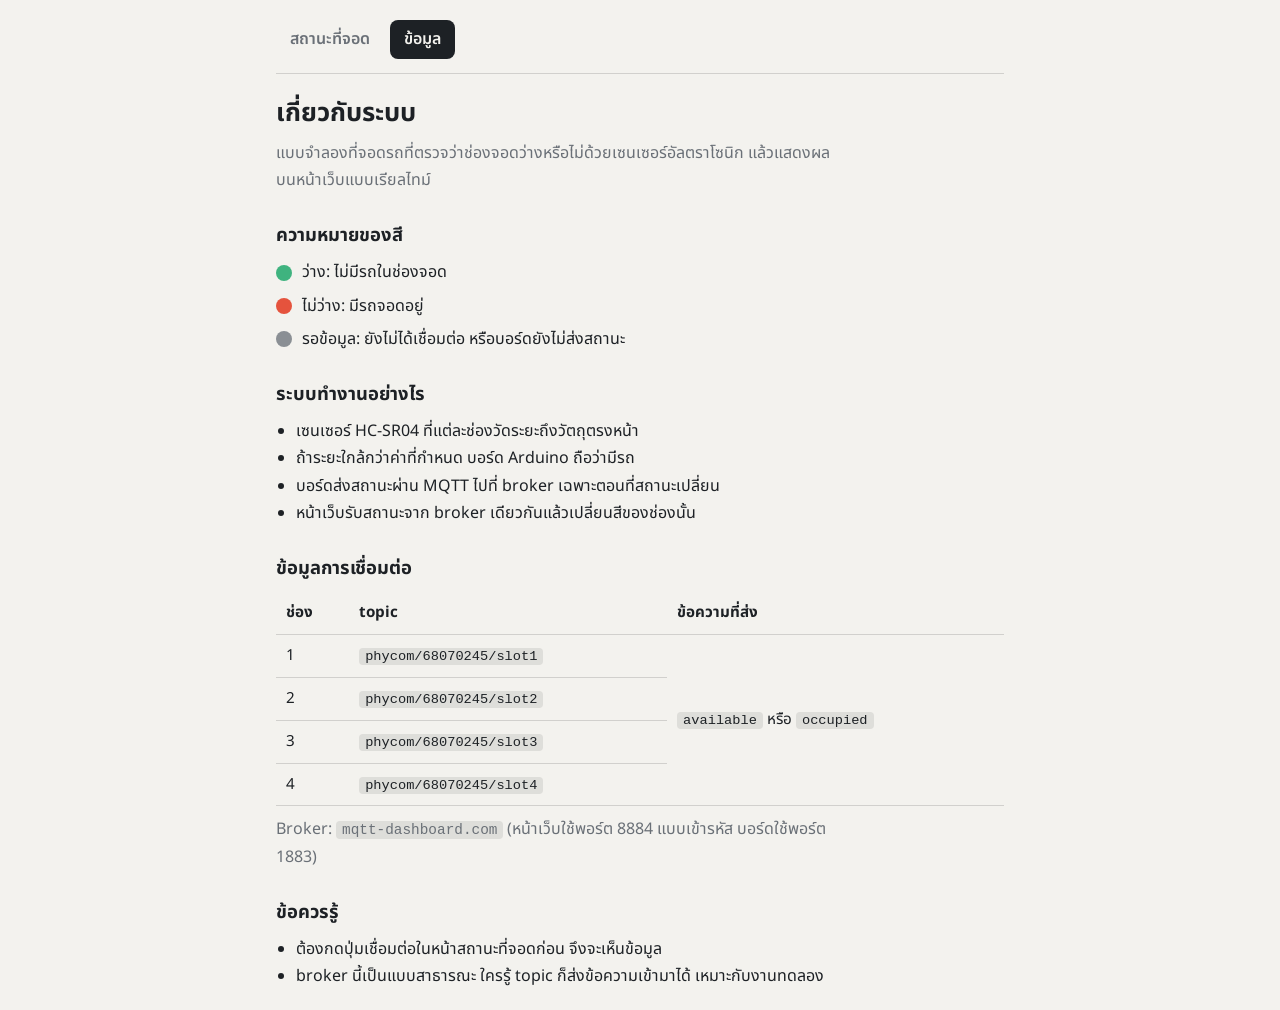
==== Website/info.html @ c48111fc "Add files via upload" ====
<!DOCTYPE html>
<html lang="th">
<head>
<meta charset="UTF-8">
<meta name="viewport" content="width=device-width, initial-scale=1, viewport-fit=cover">
<title>ข้อมูล | ที่จอดรถ</title>
<link rel="preconnect" href="https://fonts.googleapis.com">
<link href="https://fonts.googleapis.com/css2?family=Noto+Sans+Thai:wght@400;600;700&display=swap" rel="stylesheet">
<style>
:root {
  --bg: #f3f2ee; --text: #1d2125; --muted: #6a7077;
  --free: #3fb37f; --busy: #e5533d; --unknown: #8a8f94;
}
@media (prefers-color-scheme: dark) {
  :root { --bg: #16181a; --text: #ecebe6; --muted: #9aa0a6; }
}
* { box-sizing: border-box; margin: 0; }
body {
  font-family: "Noto Sans Thai", system-ui, sans-serif;
  background: var(--bg); color: var(--text); line-height: 1.7;
  padding: max(20px, env(safe-area-inset-top)) 16px max(20px, env(safe-area-inset-bottom));
  max-width: 760px; margin: 0 auto;
}
nav { display: flex; gap: 6px; padding-bottom: 14px; margin-bottom: 18px; border-bottom: 1px solid rgba(128,128,128,.3); }
nav a { color: var(--muted); text-decoration: none; font-weight: 600; padding: 6px 14px; border-radius: 8px; }
nav a:hover { color: var(--text); }
nav a[aria-current="page"] { background: var(--text); color: var(--bg); }
nav a:focus-visible { outline: 3px solid var(--free); outline-offset: 2px; }
h1 { font-size: 1.6rem; font-weight: 700; margin-bottom: 4px; }
h2 { font-size: 1.15rem; font-weight: 700; margin: 26px 0 8px; }
p, li { max-width: 62ch; }
.lead { color: var(--muted); }
ul { padding-left: 20px; }
.legend { list-style: none; padding: 0; }
.legend li { display: flex; align-items: center; gap: 10px; margin-bottom: 6px; }
.dot { width: 16px; height: 16px; border-radius: 50%; flex: none; }
table { border-collapse: collapse; width: 100%; font-size: .95rem; }
th, td { text-align: left; padding: 8px 10px; border-bottom: 1px solid rgba(128,128,128,.3); }
code { font-family: ui-monospace, monospace; font-size: .9em; background: rgba(128,128,128,.18); padding: 1px 6px; border-radius: 4px; }
.scroll { overflow-x: auto; }
</style>
</head>
<body>
<nav>
  <a href="index.html">สถานะที่จอด</a>
  <a href="info.html" aria-current="page">ข้อมูล</a>
</nav>

<h1>เกี่ยวกับระบบ</h1>
<p class="lead">แบบจำลองที่จอดรถที่ตรวจว่าช่องจอดว่างหรือไม่ด้วยเซนเซอร์อัลตราโซนิก แล้วแสดงผลบนหน้าเว็บแบบเรียลไทม์</p>

<h2>ความหมายของสี</h2>
<ul class="legend">
  <li><span class="dot" style="background: var(--free)"></span>ว่าง: ไม่มีรถในช่องจอด</li>
  <li><span class="dot" style="background: var(--busy)"></span>ไม่ว่าง: มีรถจอดอยู่</li>
  <li><span class="dot" style="background: var(--unknown)"></span>รอข้อมูล: ยังไม่ได้เชื่อมต่อ หรือบอร์ดยังไม่ส่งสถานะ</li>
</ul>

<h2>ระบบทำงานอย่างไร</h2>
<ul>
  <li>เซนเซอร์ HC-SR04 ที่แต่ละช่องวัดระยะถึงวัตถุตรงหน้า</li>
  <li>ถ้าระยะใกล้กว่าค่าที่กำหนด บอร์ด Arduino ถือว่ามีรถ</li>
  <li>บอร์ดส่งสถานะผ่าน MQTT ไปที่ broker เฉพาะตอนที่สถานะเปลี่ยน</li>
  <li>หน้าเว็บรับสถานะจาก broker เดียวกันแล้วเปลี่ยนสีของช่องนั้น</li>
</ul>

<h2>ข้อมูลการเชื่อมต่อ</h2>
<div class="scroll">
<table>
  <tr><th>ช่อง</th><th>topic</th><th>ข้อความที่ส่ง</th></tr>
  <tr><td>1</td><td><code>phycom/68070245/slot1</code></td><td rowspan="4"><code>available</code> หรือ <code>occupied</code></td></tr>
  <tr><td>2</td><td><code>phycom/68070245/slot2</code></td></tr>
  <tr><td>3</td><td><code>phycom/68070245/slot3</code></td></tr>
  <tr><td>4</td><td><code>phycom/68070245/slot4</code></td></tr>
</table>
</div>
<p style="margin-top:10px" class="lead">Broker: <code>mqtt-dashboard.com</code> (หน้าเว็บใช้พอร์ต 8884 แบบเข้ารหัส บอร์ดใช้พอร์ต 1883)</p>

<h2>ข้อควรรู้</h2>
<ul>
  <li>ต้องกดปุ่มเชื่อมต่อในหน้าสถานะที่จอดก่อน จึงจะเห็นข้อมูล</li>
  <li>broker นี้เป็นแบบสาธารณะ ใครรู้ topic ก็ส่งข้อความเข้ามาได้ เหมาะกับงานทดลอง</li>
</ul>
</body>
</html>
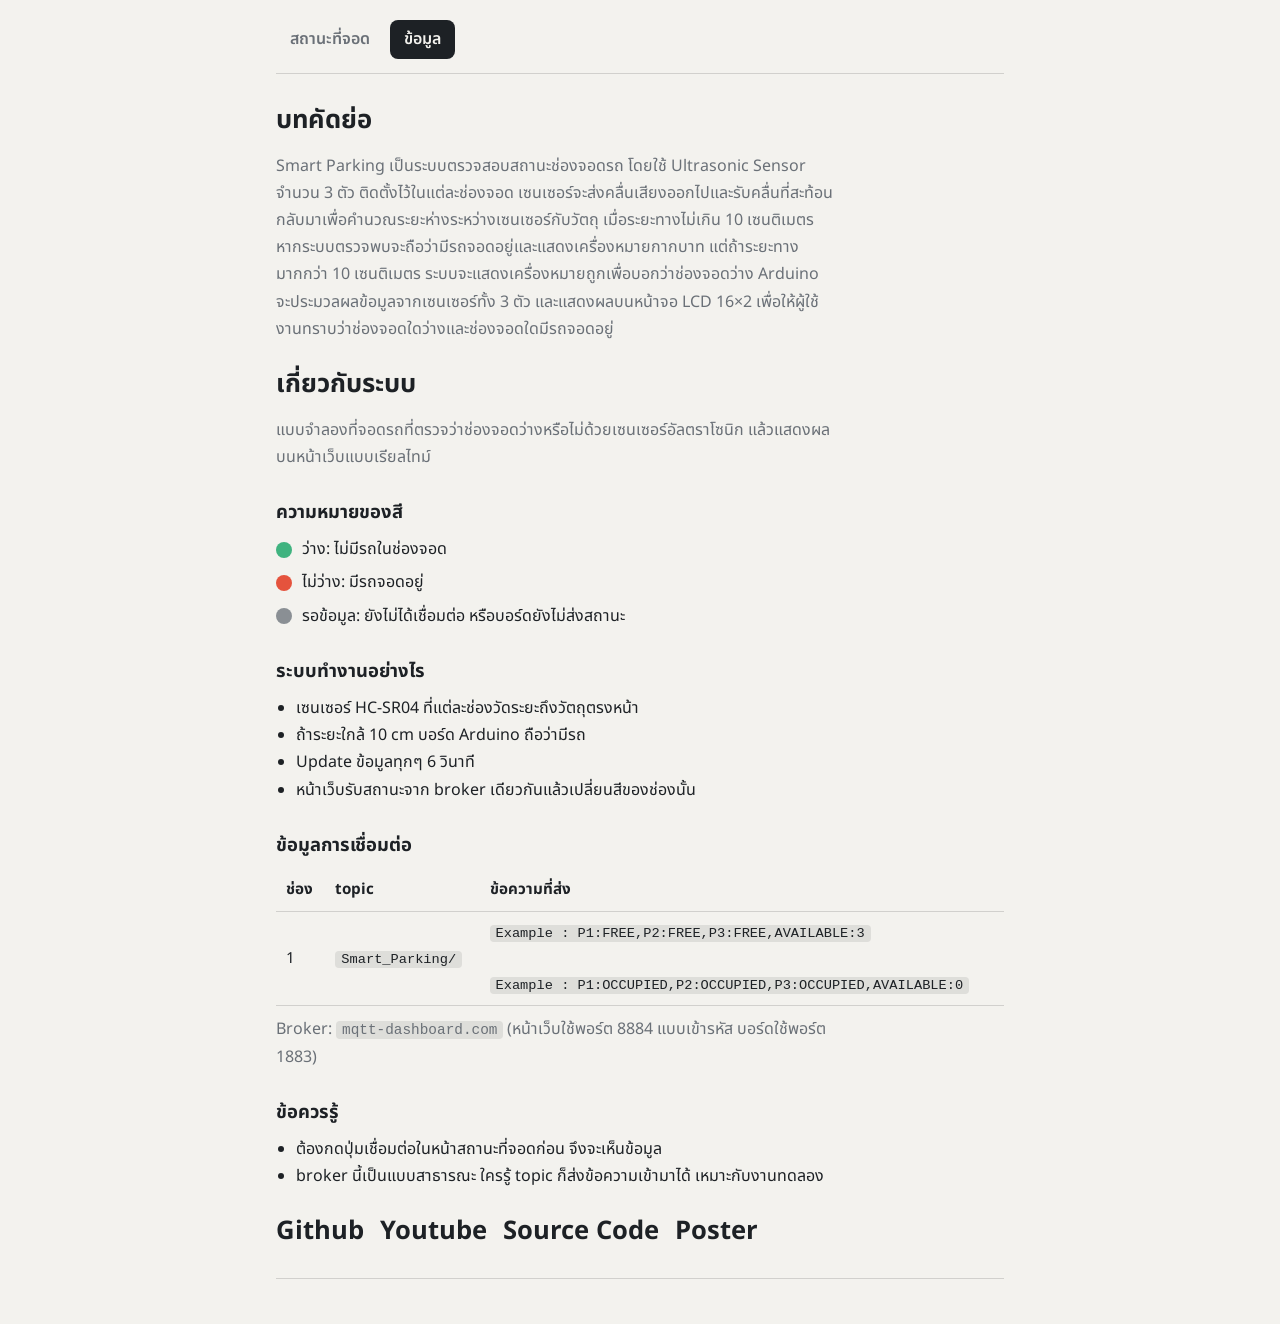
==== commit 38d7392c: "Enhance navigation and update Smart Parking info Updated navigation styles and added new content abo" ====
--- a/Website/info.html
+++ b/Website/info.html
@@ -21,12 +21,12 @@
   padding: max(20px, env(safe-area-inset-top)) 16px max(20px, env(safe-area-inset-bottom));
   max-width: 760px; margin: 0 auto;
 }
-nav { display: flex; gap: 6px; padding-bottom: 14px; margin-bottom: 18px; border-bottom: 1px solid rgba(128,128,128,.3); }
+nav { display: flex; gap: 6px; padding-bottom: 14px; margin-bottom: 25px; border-bottom: 1px solid rgba(128,128,128,.3); }
 nav a { color: var(--muted); text-decoration: none; font-weight: 600; padding: 6px 14px; border-radius: 8px; }
 nav a:hover { color: var(--text); }
 nav a[aria-current="page"] { background: var(--text); color: var(--bg); }
 nav a:focus-visible { outline: 3px solid var(--free); outline-offset: 2px; }
-h1 { font-size: 1.6rem; font-weight: 700; margin-bottom: 4px; }
+h1 { font-size: 1.6rem; font-weight: 700; margin: 20px 10px 10px 0px; }
 h2 { font-size: 1.15rem; font-weight: 700; margin: 26px 0 8px; }
 p, li { max-width: 62ch; }
 .lead { color: var(--muted); }
@@ -45,7 +45,9 @@
   <a href="index.html">สถานะที่จอด</a>
   <a href="info.html" aria-current="page">ข้อมูล</a>
 </nav>
-
+<h1>บทคัดย่อ</h1>
+<p class="lead">  Smart Parking เป็นระบบตรวจสอบสถานะช่องจอดรถ โดยใช้ Ultrasonic Sensor จำนวน 3 ตัว ติดตั้งไว้ในแต่ละช่องจอด เซนเซอร์จะส่งคลื่นเสียงออกไปและรับคลื่นที่สะท้อนกลับมาเพื่อคำนวณระยะห่างระหว่างเซนเซอร์กับวัตถุ เมื่อระยะทางไม่เกิน 10 เซนติเมตร หากระบบตรวจพบจะถือว่ามีรถจอดอยู่และแสดงเครื่องหมายกากบาท แต่ถ้าระยะทางมากกว่า 10 เซนติเมตร ระบบจะแสดงเครื่องหมายถูกเพื่อบอกว่าช่องจอดว่าง
+Arduino จะประมวลผลข้อมูลจากเซนเซอร์ทั้ง 3 ตัว และแสดงผลบนหน้าจอ LCD 16×2 เพื่อให้ผู้ใช้งานทราบว่าช่องจอดใดว่างและช่องจอดใดมีรถจอดอยู่</p>
 <h1>เกี่ยวกับระบบ</h1>
 <p class="lead">แบบจำลองที่จอดรถที่ตรวจว่าช่องจอดว่างหรือไม่ด้วยเซนเซอร์อัลตราโซนิก แล้วแสดงผลบนหน้าเว็บแบบเรียลไทม์</p>
 
@@ -59,8 +61,8 @@
 <h2>ระบบทำงานอย่างไร</h2>
 <ul>
   <li>เซนเซอร์ HC-SR04 ที่แต่ละช่องวัดระยะถึงวัตถุตรงหน้า</li>
-  <li>ถ้าระยะใกล้กว่าค่าที่กำหนด บอร์ด Arduino ถือว่ามีรถ</li>
-  <li>บอร์ดส่งสถานะผ่าน MQTT ไปที่ broker เฉพาะตอนที่สถานะเปลี่ยน</li>
+  <li>ถ้าระยะใกล้ 10 cm บอร์ด Arduino ถือว่ามีรถ</li>
+  <li>Update ข้อมูลทุกๆ 6 วินาที</li>
   <li>หน้าเว็บรับสถานะจาก broker เดียวกันแล้วเปลี่ยนสีของช่องนั้น</li>
 </ul>
 
@@ -68,10 +70,7 @@
 <div class="scroll">
 <table>
   <tr><th>ช่อง</th><th>topic</th><th>ข้อความที่ส่ง</th></tr>
-  <tr><td>1</td><td><code>phycom/68070245/slot1</code></td><td rowspan="4"><code>available</code> หรือ <code>occupied</code></td></tr>
-  <tr><td>2</td><td><code>phycom/68070245/slot2</code></td></tr>
-  <tr><td>3</td><td><code>phycom/68070245/slot3</code></td></tr>
-  <tr><td>4</td><td><code>phycom/68070245/slot4</code></td></tr>
+  <tr><td>1</td><td><code>Smart_Parking/</code></td><td rowspan="4"><code>Example : P1:FREE,P2:FREE,P3:FREE,AVAILABLE:3</code><br><br><code>Example : P1:OCCUPIED,P2:OCCUPIED,P3:OCCUPIED,AVAILABLE:0</code></td></tr>
 </table>
 </div>
 <p style="margin-top:10px" class="lead">Broker: <code>mqtt-dashboard.com</code> (หน้าเว็บใช้พอร์ต 8884 แบบเข้ารหัส บอร์ดใช้พอร์ต 1883)</p>
@@ -81,5 +80,12 @@
   <li>ต้องกดปุ่มเชื่อมต่อในหน้าสถานะที่จอดก่อน จึงจะเห็นข้อมูล</li>
   <li>broker นี้เป็นแบบสาธารณะ ใครรู้ topic ก็ส่งข้อความเข้ามาได้ เหมาะกับงานทดลอง</li>
 </ul>
+
+<nav>
+  <h1 href="index.html">Github</h1>
+  <h1 href="info.html">Youtube</h1>
+  <h1 href="info.html">Source Code</h1>
+  <h1 href="info.html">Poster</h1>
+</nav>
 </body>
 </html>
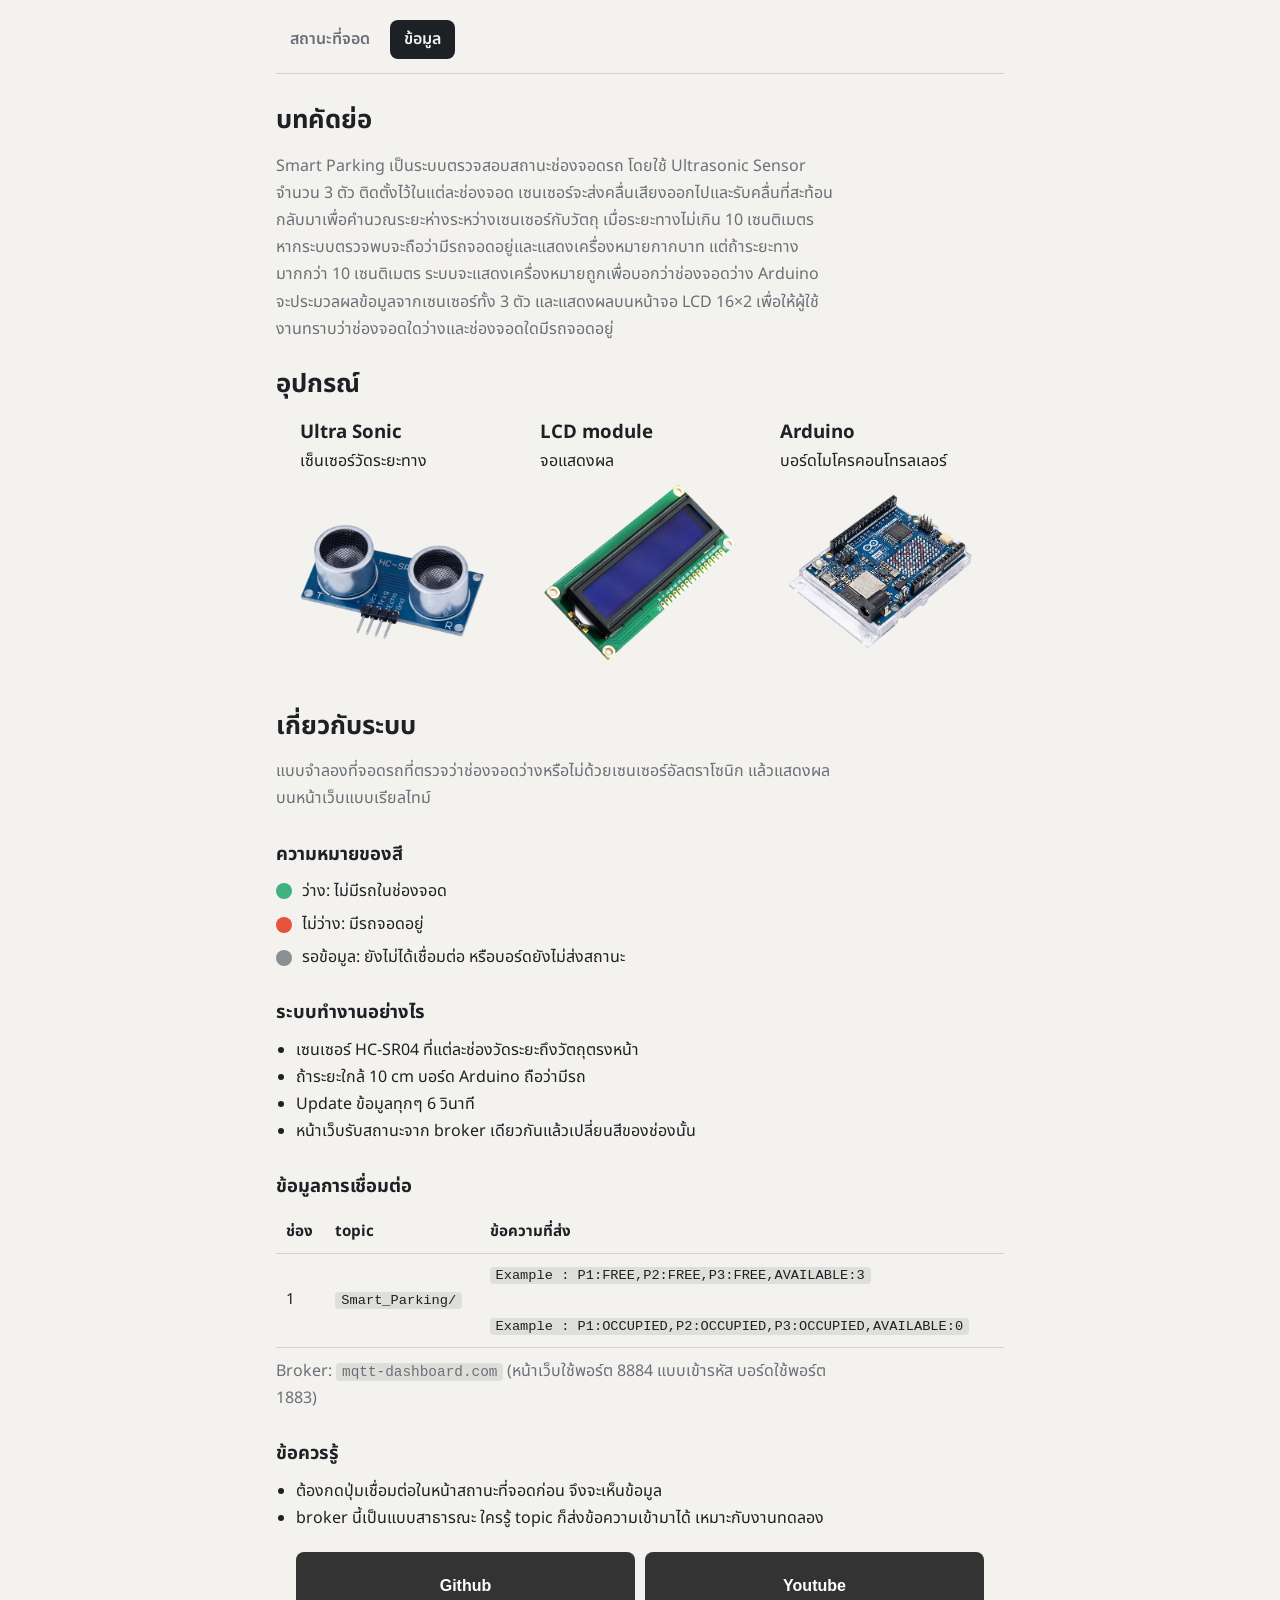
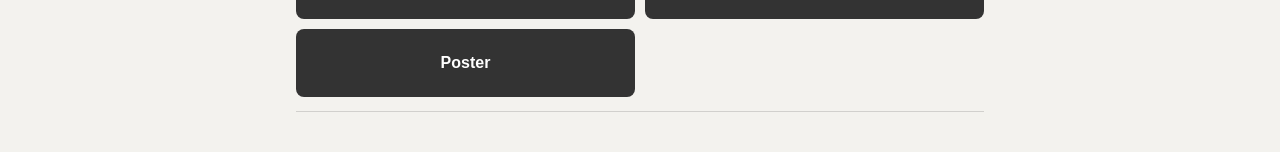
==== commit a542f242: "add info" ====
--- a/Website/info.html
+++ b/Website/info.html
@@ -1,91 +1,261 @@
 <!DOCTYPE html>
 <html lang="th">
+
 <head>
-<meta charset="UTF-8">
-<meta name="viewport" content="width=device-width, initial-scale=1, viewport-fit=cover">
-<title>ข้อมูล | ที่จอดรถ</title>
-<link rel="preconnect" href="https://fonts.googleapis.com">
-<link href="https://fonts.googleapis.com/css2?family=Noto+Sans+Thai:wght@400;600;700&display=swap" rel="stylesheet">
-<style>
-:root {
-  --bg: #f3f2ee; --text: #1d2125; --muted: #6a7077;
-  --free: #3fb37f; --busy: #e5533d; --unknown: #8a8f94;
-}
-@media (prefers-color-scheme: dark) {
-  :root { --bg: #16181a; --text: #ecebe6; --muted: #9aa0a6; }
-}
-* { box-sizing: border-box; margin: 0; }
-body {
-  font-family: "Noto Sans Thai", system-ui, sans-serif;
-  background: var(--bg); color: var(--text); line-height: 1.7;
-  padding: max(20px, env(safe-area-inset-top)) 16px max(20px, env(safe-area-inset-bottom));
-  max-width: 760px; margin: 0 auto;
-}
-nav { display: flex; gap: 6px; padding-bottom: 14px; margin-bottom: 25px; border-bottom: 1px solid rgba(128,128,128,.3); }
-nav a { color: var(--muted); text-decoration: none; font-weight: 600; padding: 6px 14px; border-radius: 8px; }
-nav a:hover { color: var(--text); }
-nav a[aria-current="page"] { background: var(--text); color: var(--bg); }
-nav a:focus-visible { outline: 3px solid var(--free); outline-offset: 2px; }
-h1 { font-size: 1.6rem; font-weight: 700; margin: 20px 10px 10px 0px; }
-h2 { font-size: 1.15rem; font-weight: 700; margin: 26px 0 8px; }
-p, li { max-width: 62ch; }
-.lead { color: var(--muted); }
-ul { padding-left: 20px; }
-.legend { list-style: none; padding: 0; }
-.legend li { display: flex; align-items: center; gap: 10px; margin-bottom: 6px; }
-.dot { width: 16px; height: 16px; border-radius: 50%; flex: none; }
-table { border-collapse: collapse; width: 100%; font-size: .95rem; }
-th, td { text-align: left; padding: 8px 10px; border-bottom: 1px solid rgba(128,128,128,.3); }
-code { font-family: ui-monospace, monospace; font-size: .9em; background: rgba(128,128,128,.18); padding: 1px 6px; border-radius: 4px; }
-.scroll { overflow-x: auto; }
-</style>
+  <meta charset="UTF-8">
+  <meta name="viewport" content="width=device-width, initial-scale=1, viewport-fit=cover">
+  <title>ข้อมูล | ที่จอดรถ</title>
+  <link rel="preconnect" href="https://fonts.googleapis.com">
+  <link href="https://fonts.googleapis.com/css2?family=Noto+Sans+Thai:wght@400;600;700&display=swap" rel="stylesheet">
+  <style>
+    :root {
+      --bg: #f3f2ee;
+      --text: #1d2125;
+      --muted: #6a7077;
+      --free: #3fb37f;
+      --busy: #e5533d;
+      --unknown: #8a8f94;
+    }
+    @media (prefers-color-scheme: dark) {
+      :root {
+        --bg: #16181a;
+        --text: #ecebe6;
+        --muted: #9aa0a6;
+      }
+    }
+    * {
+      box-sizing: border-box;
+      margin: 0;
+    }
+    body {
+      font-family: "Noto Sans Thai", system-ui, sans-serif;
+      background: var(--bg);
+      color: var(--text);
+      line-height: 1.7;
+      padding: max(20px, env(safe-area-inset-top)) 16px max(20px, env(safe-area-inset-bottom));
+      max-width: 760px;
+      margin: 0 auto;
+    }
+    nav {
+      display: flex;
+      gap: 6px;
+      padding-bottom: 14px;
+      margin-bottom: 25px;
+      border-bottom: 1px solid rgba(128, 128, 128, .3);
+    }
+    nav a {
+      color: var(--muted);
+      text-decoration: none;
+      font-weight: 600;
+      padding: 6px 14px;
+      border-radius: 8px;
+    }
+    nav a:hover {
+      color: var(--text);
+    }
+    nav a[aria-current="page"] {
+      background: var(--text);
+      color: var(--bg);
+    }
+    nav a:focus-visible {
+      outline: 3px solid var(--free);
+      outline-offset: 2px;
+    }
+    h1 {
+      font-size: 1.6rem;
+      font-weight: 700;
+      margin: 20px 10px 10px 0px;
+    }
+    h2 {
+      font-size: 1.15rem;
+      font-weight: 700;
+      margin: 26px 0 8px;
+    }
+    p,
+    li {
+      max-width: 62ch;
+    }
+    .lead {
+      color: var(--muted);
+    }
+    ul {
+      padding-left: 20px;
+    }
+    .legend {
+      list-style: none;
+      padding: 0;
+    }
+    .legend li {
+      display: flex;
+      align-items: center;
+      gap: 10px;
+      margin-bottom: 6px;
+    }
+    .dot {
+      width: 16px;
+      height: 16px;
+      border-radius: 50%;
+      flex: none;
+    }
+    table {
+      border-collapse: collapse;
+      width: 100%;
+      font-size: .95rem;
+    }
+    th,
+    td {
+      text-align: left;
+      padding: 8px 10px;
+      border-bottom: 1px solid rgba(128, 128, 128, .3);
+    }
+
+    code {
+      font-family: ui-monospace, monospace;
+      font-size: .9em;
+      background: rgba(128, 128, 128, .18);
+      padding: 1px 6px;
+      border-radius: 4px;
+    }
+
+    .scroll {
+      overflow-x: auto;
+    }
+
+.menu {
+  display: flex;
+  flex-wrap: wrap;
+  gap: 10px;
+  max-width: 700px;
+  margin: 20px;
+}
+
+.menu a {
+
+  width: calc(50% - 5px); 
+  box-sizing: border-box; 
+  
+  padding: 20px 10px;
+  background-color: #333;
+  color: white;
+  text-decoration: none;
+  text-align: center;
+  border-radius: 8px;
+  font-family: sans-serif;
+  font-weight: bold;
+  transition: 0.3s;
+}
+
+.menu a:hover {
+  background-color: #555;
+  transform: scale(1.02);
+}
+img {
+  width: 200px;           /* กำหนดขนาดรูปภาพ (ปรับลด-เพิ่มได้) */
+  height: 200px;
+  object-fit: contain;   /* ป้องกันรูปร่างของภาพผิดเพี้ยน */
+}
+.device-container {
+  display: flex;
+  justify-content: center; /* จัดให้อยู่กึ่งกลางหน้าจอ */
+  align-items: flex-start; /* ให้กล่องทุกใบชิดขอบบนตรงกัน */
+  gap: 40px; /* ระยะห่างระหว่างอุปกรณ์แต่ละชิ้น */
+  max-width: 1000px;
+  margin: 0 auto;
+}
+.poster {
+  position: center;
+}
+  </style>
 </head>
+
 <body>
-<nav>
-  <a href="index.html">สถานะที่จอด</a>
-  <a href="info.html" aria-current="page">ข้อมูล</a>
-</nav>
-<h1>บทคัดย่อ</h1>
-<p class="lead">  Smart Parking เป็นระบบตรวจสอบสถานะช่องจอดรถ โดยใช้ Ultrasonic Sensor จำนวน 3 ตัว ติดตั้งไว้ในแต่ละช่องจอด เซนเซอร์จะส่งคลื่นเสียงออกไปและรับคลื่นที่สะท้อนกลับมาเพื่อคำนวณระยะห่างระหว่างเซนเซอร์กับวัตถุ เมื่อระยะทางไม่เกิน 10 เซนติเมตร หากระบบตรวจพบจะถือว่ามีรถจอดอยู่และแสดงเครื่องหมายกากบาท แต่ถ้าระยะทางมากกว่า 10 เซนติเมตร ระบบจะแสดงเครื่องหมายถูกเพื่อบอกว่าช่องจอดว่าง
-Arduino จะประมวลผลข้อมูลจากเซนเซอร์ทั้ง 3 ตัว และแสดงผลบนหน้าจอ LCD 16×2 เพื่อให้ผู้ใช้งานทราบว่าช่องจอดใดว่างและช่องจอดใดมีรถจอดอยู่</p>
-<h1>เกี่ยวกับระบบ</h1>
-<p class="lead">แบบจำลองที่จอดรถที่ตรวจว่าช่องจอดว่างหรือไม่ด้วยเซนเซอร์อัลตราโซนิก แล้วแสดงผลบนหน้าเว็บแบบเรียลไทม์</p>
-
-<h2>ความหมายของสี</h2>
-<ul class="legend">
-  <li><span class="dot" style="background: var(--free)"></span>ว่าง: ไม่มีรถในช่องจอด</li>
-  <li><span class="dot" style="background: var(--busy)"></span>ไม่ว่าง: มีรถจอดอยู่</li>
-  <li><span class="dot" style="background: var(--unknown)"></span>รอข้อมูล: ยังไม่ได้เชื่อมต่อ หรือบอร์ดยังไม่ส่งสถานะ</li>
-</ul>
-
-<h2>ระบบทำงานอย่างไร</h2>
-<ul>
-  <li>เซนเซอร์ HC-SR04 ที่แต่ละช่องวัดระยะถึงวัตถุตรงหน้า</li>
-  <li>ถ้าระยะใกล้ 10 cm บอร์ด Arduino ถือว่ามีรถ</li>
-  <li>Update ข้อมูลทุกๆ 6 วินาที</li>
-  <li>หน้าเว็บรับสถานะจาก broker เดียวกันแล้วเปลี่ยนสีของช่องนั้น</li>
-</ul>
-
-<h2>ข้อมูลการเชื่อมต่อ</h2>
-<div class="scroll">
-<table>
-  <tr><th>ช่อง</th><th>topic</th><th>ข้อความที่ส่ง</th></tr>
-  <tr><td>1</td><td><code>Smart_Parking/</code></td><td rowspan="4"><code>Example : P1:FREE,P2:FREE,P3:FREE,AVAILABLE:3</code><br><br><code>Example : P1:OCCUPIED,P2:OCCUPIED,P3:OCCUPIED,AVAILABLE:0</code></td></tr>
-</table>
+  <nav>
+    <a href="index.html">สถานะที่จอด</a>
+    <a href="info.html" aria-current="page">ข้อมูล</a>
+  </nav>
+  <h1>บทคัดย่อ</h1>
+  <p class="lead"> Smart Parking เป็นระบบตรวจสอบสถานะช่องจอดรถ โดยใช้ Ultrasonic Sensor จำนวน 3 ตัว
+    ติดตั้งไว้ในแต่ละช่องจอด
+    เซนเซอร์จะส่งคลื่นเสียงออกไปและรับคลื่นที่สะท้อนกลับมาเพื่อคำนวณระยะห่างระหว่างเซนเซอร์กับวัตถุ เมื่อระยะทางไม่เกิน
+    10 เซนติเมตร หากระบบตรวจพบจะถือว่ามีรถจอดอยู่และแสดงเครื่องหมายกากบาท แต่ถ้าระยะทางมากกว่า 10 เซนติเมตร
+    ระบบจะแสดงเครื่องหมายถูกเพื่อบอกว่าช่องจอดว่าง
+    Arduino จะประมวลผลข้อมูลจากเซนเซอร์ทั้ง 3 ตัว และแสดงผลบนหน้าจอ LCD 16×2
+    เพื่อให้ผู้ใช้งานทราบว่าช่องจอดใดว่างและช่องจอดใดมีรถจอดอยู่</p>
+<h1 class="main-title">อุปกรณ์</h1>
+
+<div class="device-container">
+  <!-- กล่องที่ 1 -->
+  <div class="device-item">
+    <h3>Ultra Sonic</h3>
+    <p>เซ็นเซอร์วัดระยะทาง</p>
+    <img src="img/ultra_sonic.png" alt="Ultra Sonic">
+  </div>
+
+  <!-- กล่องที่ 2 -->
+  <div class="device-item">
+    <h3>LCD module</h3>
+    <p>จอแสดงผล</p>
+    <img src="img/LCD.png" alt="LCD">
+  </div>
+
+  <!-- กล่องที่ 3 -->
+  <div class="device-item">
+    <h3>Arduino</h3>
+    <p>บอร์ดไมโครคอนโทรลเลอร์</p>
+    <img src="img/arduino.png" alt="Arduino">
+  </div>
 </div>
-<p style="margin-top:10px" class="lead">Broker: <code>mqtt-dashboard.com</code> (หน้าเว็บใช้พอร์ต 8884 แบบเข้ารหัส บอร์ดใช้พอร์ต 1883)</p>
-
-<h2>ข้อควรรู้</h2>
-<ul>
-  <li>ต้องกดปุ่มเชื่อมต่อในหน้าสถานะที่จอดก่อน จึงจะเห็นข้อมูล</li>
-  <li>broker นี้เป็นแบบสาธารณะ ใครรู้ topic ก็ส่งข้อความเข้ามาได้ เหมาะกับงานทดลอง</li>
-</ul>
-
-<nav>
-  <h1 href="index.html">Github</h1>
-  <h1 href="info.html">Youtube</h1>
-  <h1 href="info.html">Source Code</h1>
-  <h1 href="info.html">Poster</h1>
-</nav>
+  <h1>เกี่ยวกับระบบ</h1>
+  <p class="lead">แบบจำลองที่จอดรถที่ตรวจว่าช่องจอดว่างหรือไม่ด้วยเซนเซอร์อัลตราโซนิก แล้วแสดงผลบนหน้าเว็บแบบเรียลไทม์
+  </p>
+
+  <h2>ความหมายของสี</h2>
+  <ul class="legend">
+    <li><span class="dot" style="background: var(--free)"></span>ว่าง: ไม่มีรถในช่องจอด</li>
+    <li><span class="dot" style="background: var(--busy)"></span>ไม่ว่าง: มีรถจอดอยู่</li>
+    <li><span class="dot" style="background: var(--unknown)"></span>รอข้อมูล: ยังไม่ได้เชื่อมต่อ หรือบอร์ดยังไม่ส่งสถานะ
+    </li>
+  </ul>
+
+  <h2>ระบบทำงานอย่างไร</h2>
+  <ul>
+    <li>เซนเซอร์ HC-SR04 ที่แต่ละช่องวัดระยะถึงวัตถุตรงหน้า</li>
+    <li>ถ้าระยะใกล้ 10 cm บอร์ด Arduino ถือว่ามีรถ</li>
+    <li>Update ข้อมูลทุกๆ 6 วินาที</li>
+    <li>หน้าเว็บรับสถานะจาก broker เดียวกันแล้วเปลี่ยนสีของช่องนั้น</li>
+  </ul>
+
+  <h2>ข้อมูลการเชื่อมต่อ</h2>
+  <div class="scroll">
+    <table>
+      <tr>
+        <th>ช่อง</th>
+        <th>topic</th>
+        <th>ข้อความที่ส่ง</th>
+      </tr>
+      <tr>
+        <td>1</td>
+        <td><code>Smart_Parking/</code></td>
+        <td rowspan="4">
+          <code>Example : P1:FREE,P2:FREE,P3:FREE,AVAILABLE:3</code><br><br><code>Example : P1:OCCUPIED,P2:OCCUPIED,P3:OCCUPIED,AVAILABLE:0</code>
+        </td>
+      </tr>
+    </table>
+  </div>
+  <p style="margin-top:10px" class="lead">Broker: <code>mqtt-dashboard.com</code> (หน้าเว็บใช้พอร์ต 8884 แบบเข้ารหัส
+    บอร์ดใช้พอร์ต 1883)</p>
+
+  <h2>ข้อควรรู้</h2>
+  <ul>
+    <li>ต้องกดปุ่มเชื่อมต่อในหน้าสถานะที่จอดก่อน จึงจะเห็นข้อมูล</li>
+    <li>broker นี้เป็นแบบสาธารณะ ใครรู้ topic ก็ส่งข้อความเข้ามาได้ เหมาะกับงานทดลอง</li>
+  </ul>
+
+  <nav class="menu">
+    <a href="#">Github</a> <!-- เปลี่ยน # เป็นลิงก์จริง -->
+    <a href="#">Youtube</a>
+    <a class="Poster" href="#">Poster</a>
+  </nav>
 </body>
-</html>
+
+</html>
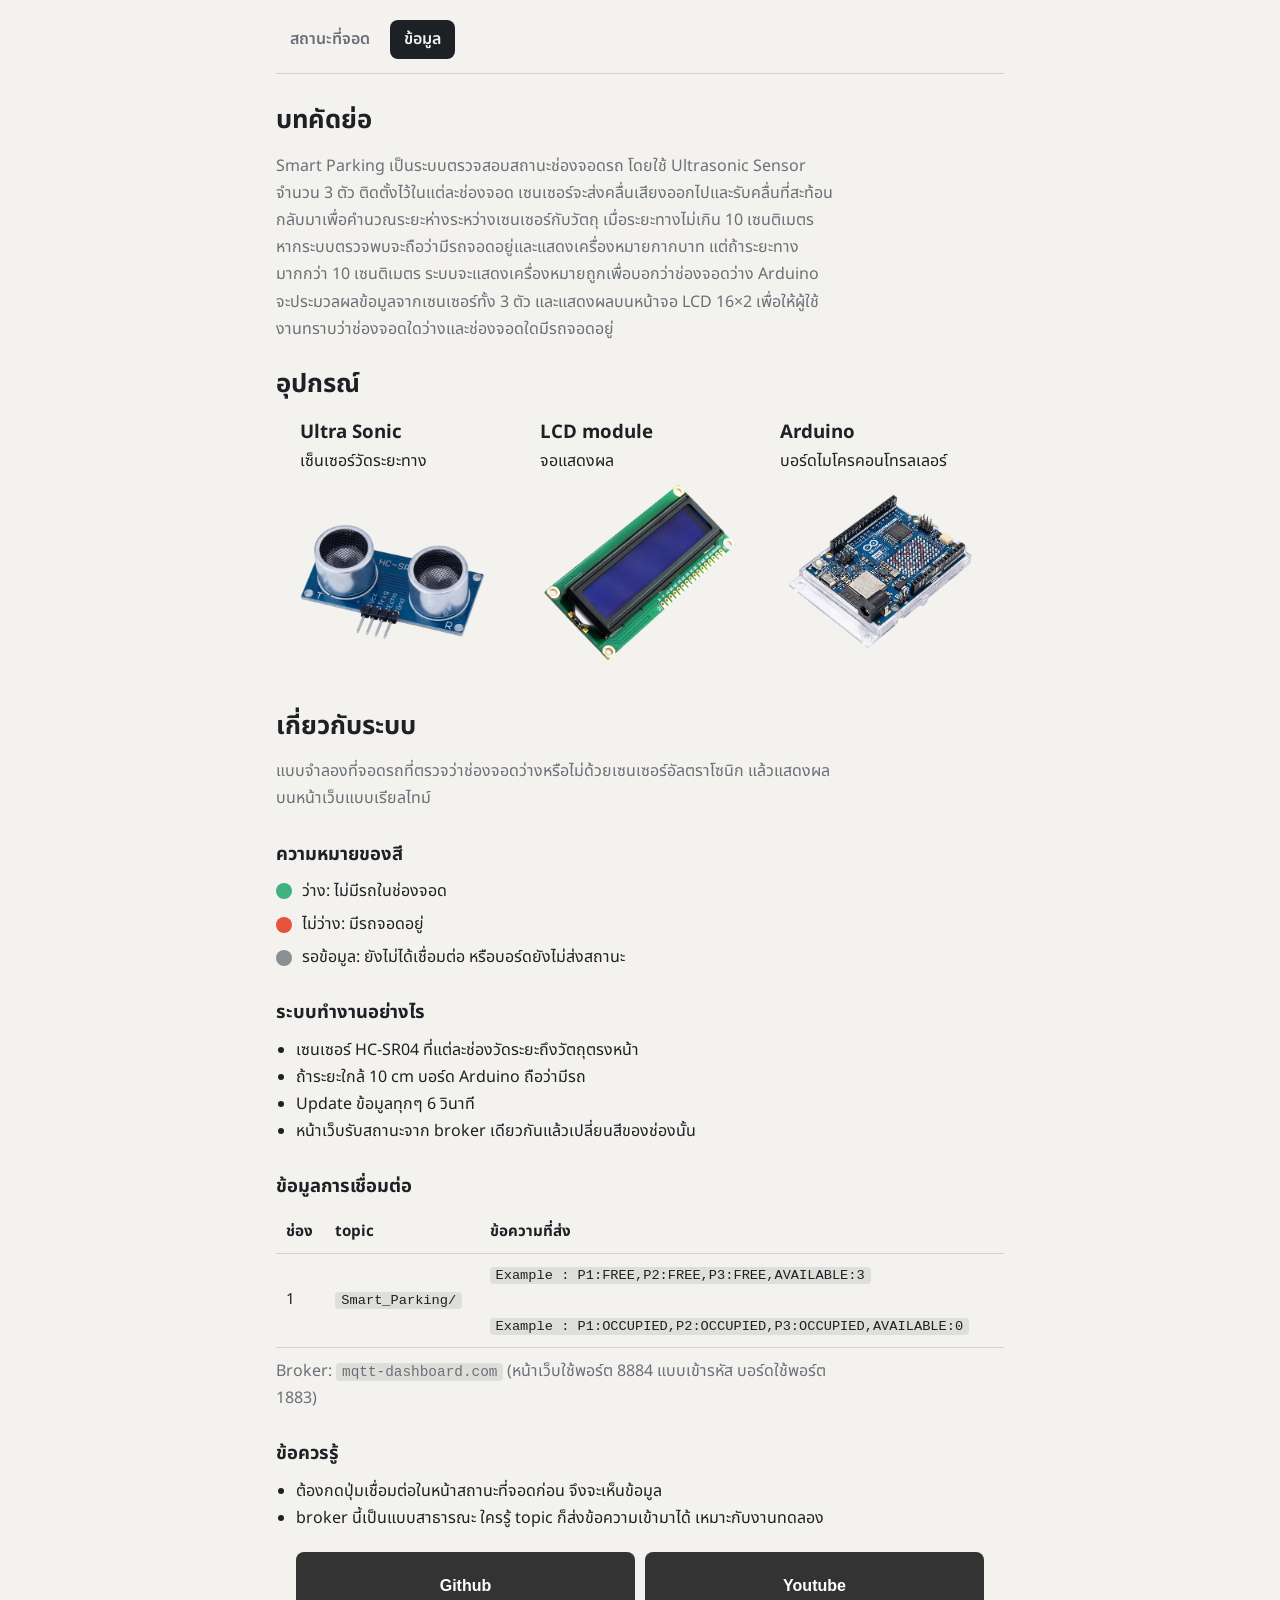
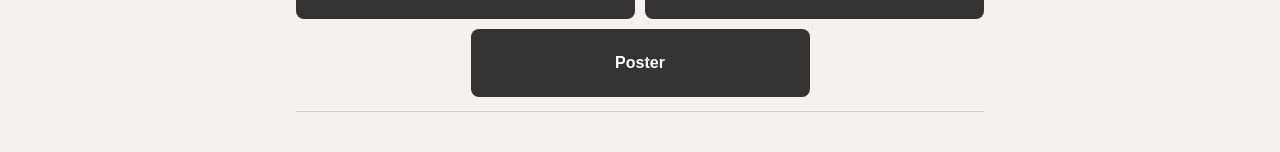
==== commit 14e2becc: "add url git" ====
--- a/Website/info.html
+++ b/Website/info.html
@@ -127,6 +127,7 @@
   gap: 10px;
   max-width: 700px;
   margin: 20px;
+  justify-content: center;
 }
 
 .menu a {
@@ -161,9 +162,6 @@
   gap: 40px; /* ระยะห่างระหว่างอุปกรณ์แต่ละชิ้น */
   max-width: 1000px;
   margin: 0 auto;
-}
-.poster {
-  position: center;
 }
   </style>
 </head>
@@ -252,7 +250,7 @@
   </ul>
 
   <nav class="menu">
-    <a href="#">Github</a> <!-- เปลี่ยน # เป็นลิงก์จริง -->
+    <a href="https://github.com/Crimson0011/Physical-Computing-Project-2026---IT-KMITL">Github</a> <!-- เปลี่ยน # เป็นลิงก์จริง -->
     <a href="#">Youtube</a>
     <a class="Poster" href="#">Poster</a>
   </nav>
